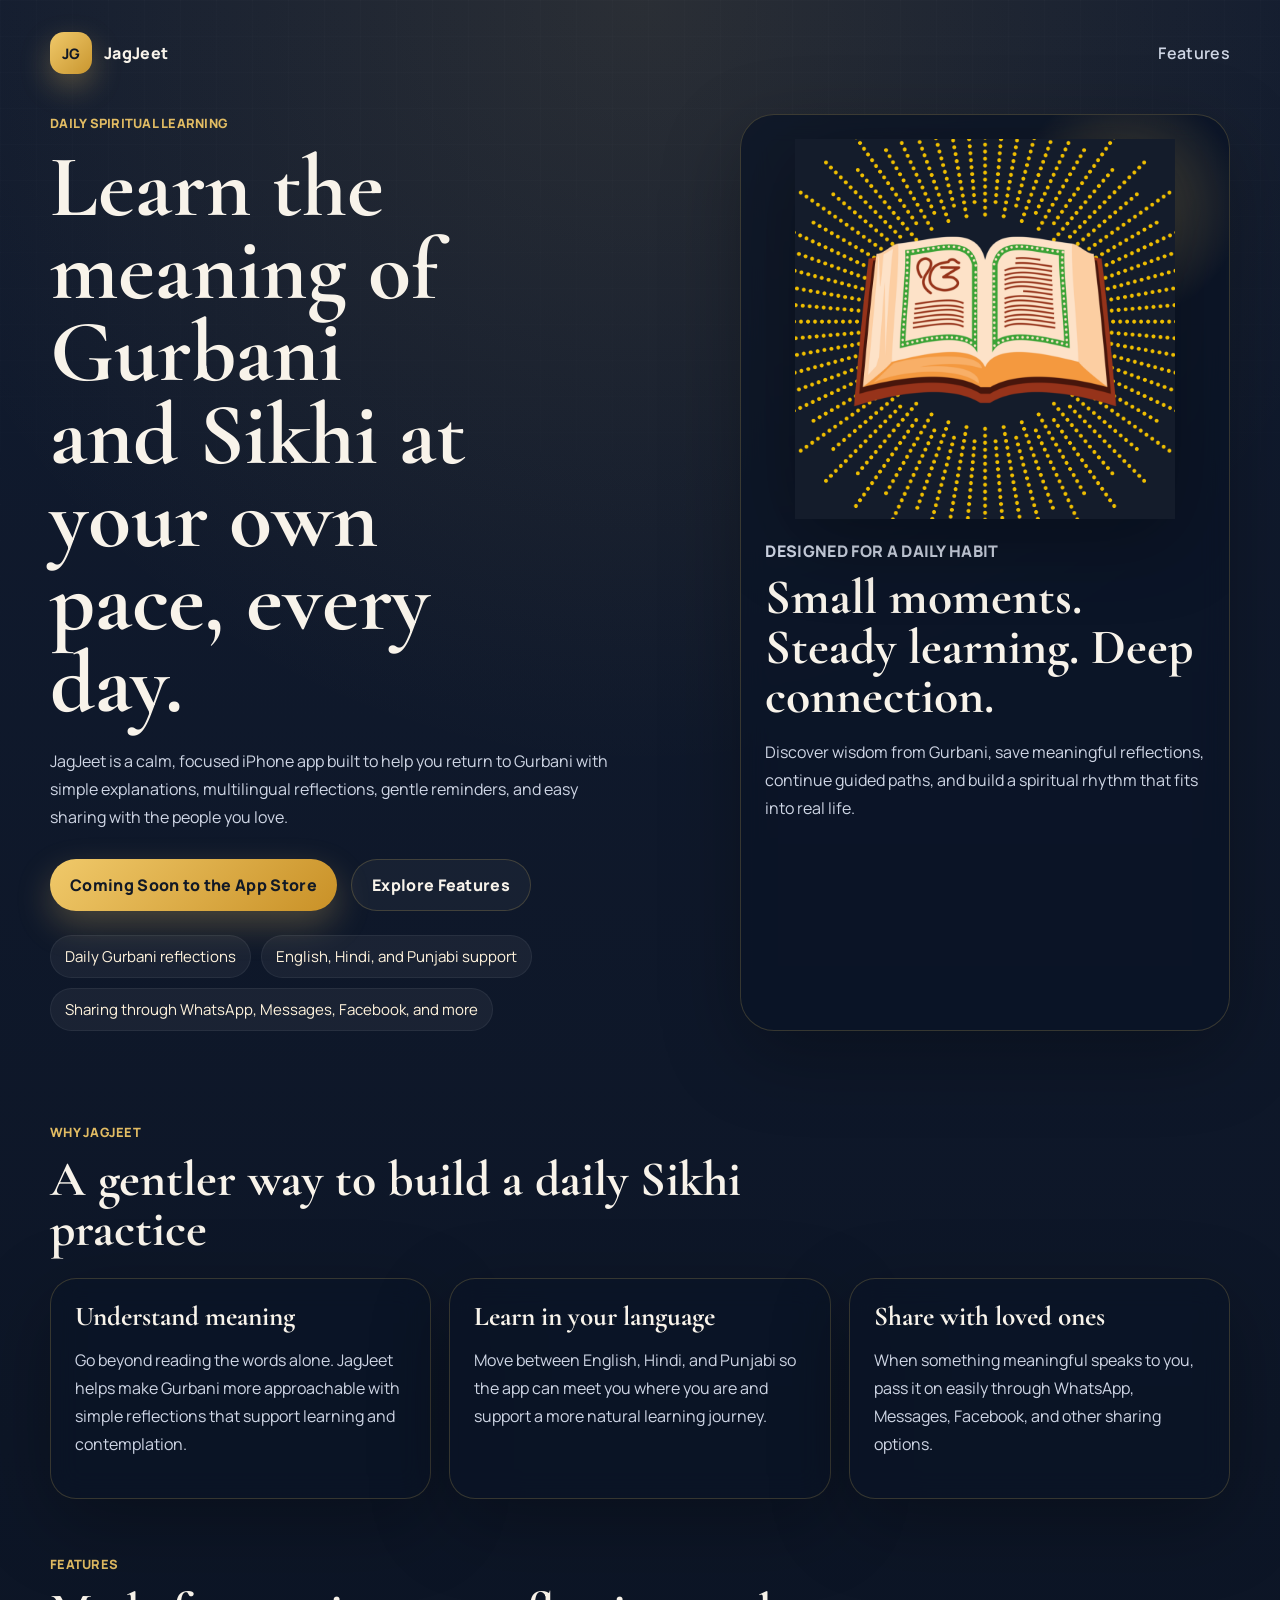
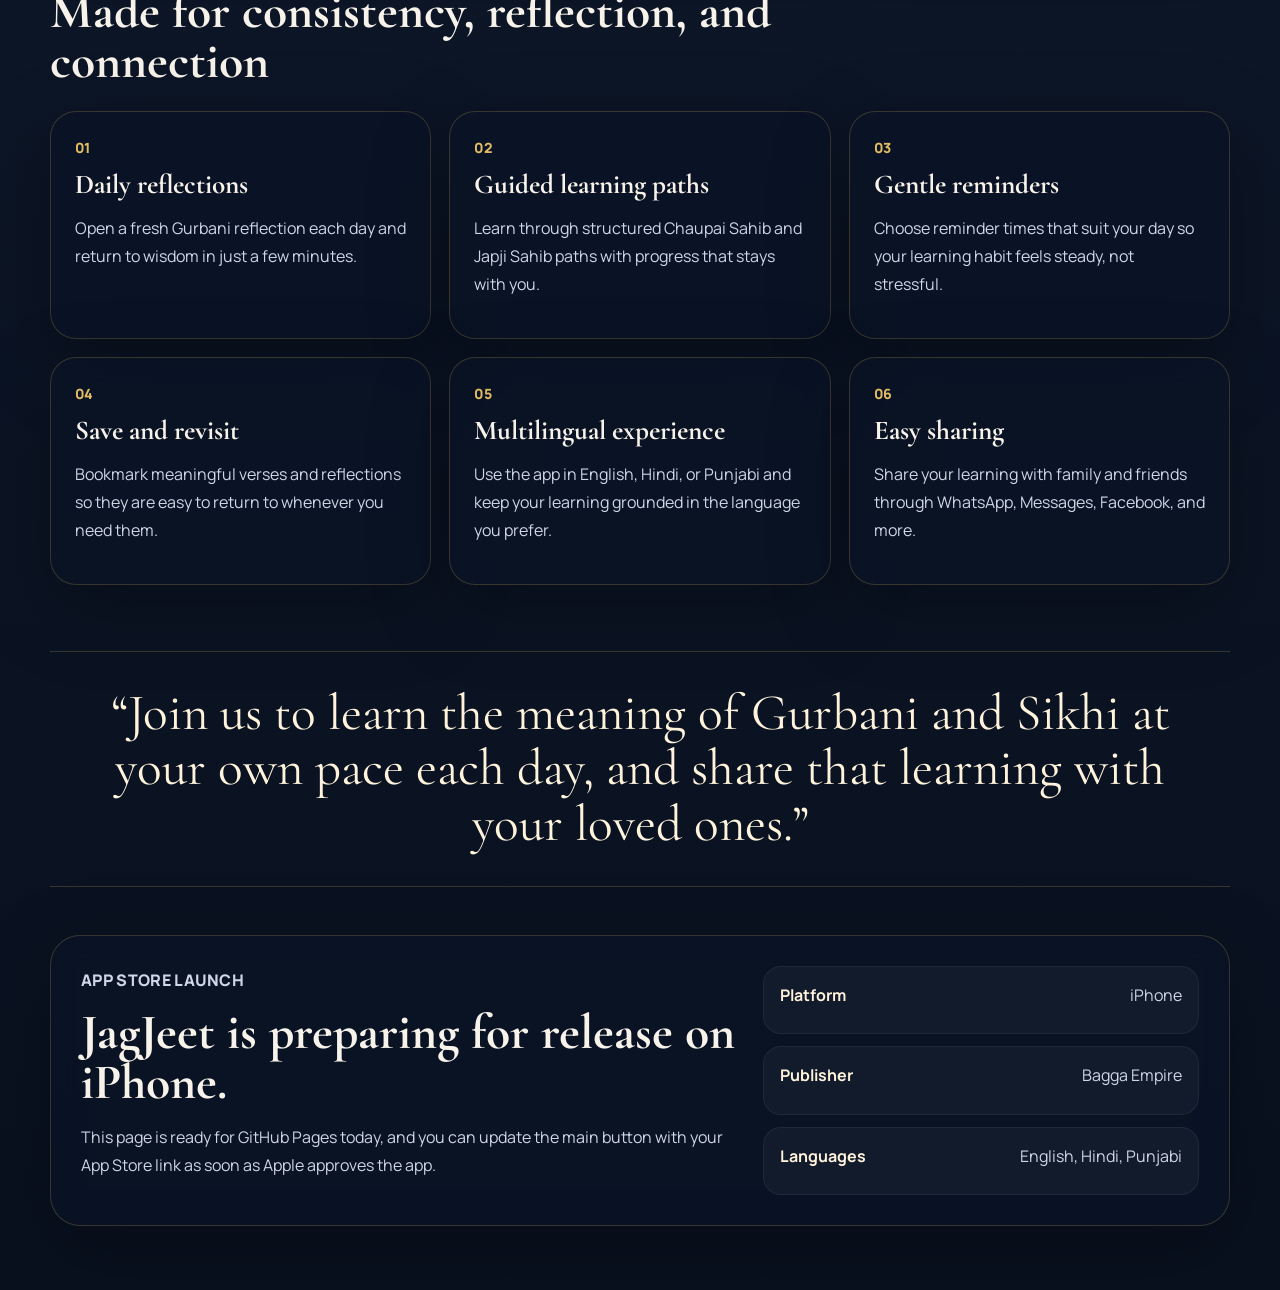
==== docs/index.html @ 73a025ee "Add JagJeet website" ====
<!DOCTYPE html>
<html lang="en">
<head>
  <meta charset="UTF-8">
  <meta name="viewport" content="width=device-width, initial-scale=1.0">
  <title>JagJeet | Learn Gurbani and Sikhi Daily</title>
  <meta
    name="description"
    content="JagJeet helps you learn the meaning of Gurbani and Sikhi at your own pace each day with reflections, reminders, multilingual support, and easy sharing."
  >
  <link rel="preconnect" href="https://fonts.googleapis.com">
  <link rel="preconnect" href="https://fonts.gstatic.com" crossorigin>
  <link
    href="https://fonts.googleapis.com/css2?family=Cormorant+Garamond:wght@500;600;700&family=Manrope:wght@400;500;600;700;800&display=swap"
    rel="stylesheet"
  >
  <link rel="stylesheet" href="./styles.css">
</head>
<body>
  <div class="page-shell">
    <header class="hero">
      <nav class="topbar">
        <div class="brand-lockup">
          <span class="brand-mark">JG</span>
          <span class="brand-name">JagJeet</span>
        </div>
        <a class="nav-link" href="#features">Features</a>
      </nav>

      <div class="hero-grid">
        <section class="hero-copy">
          <p class="eyebrow">Daily spiritual learning</p>
          <h1>Learn the meaning of Gurbani and Sikhi at your own pace, every day.</h1>
          <p class="hero-text">
            JagJeet is a calm, focused iPhone app built to help you return to Gurbani with
            simple explanations, multilingual reflections, gentle reminders, and easy sharing
            with the people you love.
          </p>

          <div class="hero-actions">
            <a class="button button-primary" href="#coming-soon">Coming Soon to the App Store</a>
            <a class="button button-secondary" href="#features">Explore Features</a>
          </div>

          <ul class="hero-points">
            <li>Daily Gurbani reflections</li>
            <li>English, Hindi, and Punjabi support</li>
            <li>Sharing through WhatsApp, Messages, Facebook, and more</li>
          </ul>
        </section>

        <section class="hero-card" aria-label="JagJeet app highlight">
          <div class="hero-card-glow"></div>
          <img
            class="hero-logo"
            src="./assets/jagjeet-mark.png"
            alt="JagJeet illustrated book logo"
          >
          <div class="hero-card-content">
            <p class="card-label">Designed for a daily habit</p>
            <h2>Small moments. Steady learning. Deep connection.</h2>
            <p>
              Discover wisdom from Gurbani, save meaningful reflections, continue guided paths,
              and build a spiritual rhythm that fits into real life.
            </p>
          </div>
        </section>
      </div>
    </header>

    <main>
      <section class="section section-story">
        <div class="section-heading">
          <p class="eyebrow">Why JagJeet</p>
          <h2>A gentler way to build a daily Sikhi practice</h2>
        </div>

        <div class="story-grid">
          <article class="story-card">
            <h3>Understand meaning</h3>
            <p>
              Go beyond reading the words alone. JagJeet helps make Gurbani more approachable
              with simple reflections that support learning and contemplation.
            </p>
          </article>

          <article class="story-card">
            <h3>Learn in your language</h3>
            <p>
              Move between English, Hindi, and Punjabi so the app can meet you where you are
              and support a more natural learning journey.
            </p>
          </article>

          <article class="story-card">
            <h3>Share with loved ones</h3>
            <p>
              When something meaningful speaks to you, pass it on easily through WhatsApp,
              Messages, Facebook, and other sharing options.
            </p>
          </article>
        </div>
      </section>

      <section class="section section-features" id="features">
        <div class="section-heading">
          <p class="eyebrow">Features</p>
          <h2>Made for consistency, reflection, and connection</h2>
        </div>

        <div class="feature-grid">
          <article class="feature-card">
            <span class="feature-number">01</span>
            <h3>Daily reflections</h3>
            <p>Open a fresh Gurbani reflection each day and return to wisdom in just a few minutes.</p>
          </article>

          <article class="feature-card">
            <span class="feature-number">02</span>
            <h3>Guided learning paths</h3>
            <p>Learn through structured Chaupai Sahib and Japji Sahib paths with progress that stays with you.</p>
          </article>

          <article class="feature-card">
            <span class="feature-number">03</span>
            <h3>Gentle reminders</h3>
            <p>Choose reminder times that suit your day so your learning habit feels steady, not stressful.</p>
          </article>

          <article class="feature-card">
            <span class="feature-number">04</span>
            <h3>Save and revisit</h3>
            <p>Bookmark meaningful verses and reflections so they are easy to return to whenever you need them.</p>
          </article>

          <article class="feature-card">
            <span class="feature-number">05</span>
            <h3>Multilingual experience</h3>
            <p>Use the app in English, Hindi, or Punjabi and keep your learning grounded in the language you prefer.</p>
          </article>

          <article class="feature-card">
            <span class="feature-number">06</span>
            <h3>Easy sharing</h3>
            <p>Share your learning with family and friends through WhatsApp, Messages, Facebook, and more.</p>
          </article>
        </div>
      </section>

      <section class="section section-quote">
        <blockquote>
          “Join us to learn the meaning of Gurbani and Sikhi at your own pace each day, and share
          that learning with your loved ones.”
        </blockquote>
      </section>

      <section class="section section-cta" id="coming-soon">
        <div class="cta-panel">
          <div>
            <p class="eyebrow">App Store launch</p>
            <h2>JagJeet is preparing for release on iPhone.</h2>
            <p>
              This page is ready for GitHub Pages today, and you can update the main button with
              your App Store link as soon as Apple approves the app.
            </p>
          </div>

          <div class="cta-meta">
            <p><strong>Platform</strong><span>iPhone</span></p>
            <p><strong>Publisher</strong><span>Bagga Empire</span></p>
            <p><strong>Languages</strong><span>English, Hindi, Punjabi</span></p>
          </div>
        </div>
      </section>
    </main>
  </div>
</body>
</html>
---- docs/styles.css ----
:root {
  --bg: #0f1728;
  --bg-soft: #18233a;
  --panel: rgba(10, 20, 38, 0.72);
  --panel-strong: #14213a;
  --line: rgba(255, 214, 102, 0.18);
  --gold: #e2bc63;
  --gold-strong: #f0c96a;
  --cream: #fff3dc;
  --text: #f8f3ea;
  --muted: #cfd6e5;
  --shadow: 0 24px 80px rgba(0, 0, 0, 0.28);
}

* {
  box-sizing: border-box;
}

html {
  scroll-behavior: smooth;
}

body {
  margin: 0;
  font-family: "Manrope", sans-serif;
  color: var(--text);
  background:
    radial-gradient(circle at top, rgba(226, 188, 99, 0.12), transparent 26%),
    linear-gradient(180deg, #111b2f 0%, #09111f 100%);
}

body::before {
  content: "";
  position: fixed;
  inset: 0;
  pointer-events: none;
  background-image:
    linear-gradient(rgba(255, 255, 255, 0.025) 1px, transparent 1px),
    linear-gradient(90deg, rgba(255, 255, 255, 0.025) 1px, transparent 1px);
  background-size: 36px 36px;
  mask-image: linear-gradient(180deg, rgba(0, 0, 0, 0.55), transparent 92%);
}

.page-shell {
  width: min(1180px, calc(100% - 32px));
  margin: 0 auto;
  padding: 24px 0 64px;
}

.topbar {
  display: flex;
  align-items: center;
  justify-content: space-between;
  gap: 16px;
  margin-bottom: 40px;
}

.brand-lockup {
  display: inline-flex;
  align-items: center;
  gap: 12px;
}

.brand-mark {
  width: 42px;
  height: 42px;
  display: inline-flex;
  align-items: center;
  justify-content: center;
  border-radius: 14px;
  font-size: 0.9rem;
  font-weight: 800;
  color: #101827;
  background: linear-gradient(135deg, var(--gold-strong), #c9962f);
  box-shadow: 0 12px 30px rgba(226, 188, 99, 0.32);
}

.brand-name,
.nav-link,
.button,
.feature-number,
.card-label,
.eyebrow {
  letter-spacing: 0.02em;
}

.brand-name {
  font-weight: 800;
  font-size: 1rem;
}

.nav-link {
  color: var(--muted);
  text-decoration: none;
  font-weight: 600;
}

.hero {
  padding: 8px 0 36px;
}

.hero-grid {
  display: grid;
  grid-template-columns: 1.15fr 0.85fr;
  gap: 28px;
  align-items: center;
}

.eyebrow {
  color: var(--gold);
  text-transform: uppercase;
  font-weight: 800;
  font-size: 0.8rem;
  margin: 0 0 14px;
}

h1,
h2,
h3,
blockquote {
  font-family: "Cormorant Garamond", serif;
  margin: 0;
}

h1 {
  font-size: clamp(3rem, 7vw, 5.5rem);
  line-height: 0.94;
  max-width: 10ch;
}

h2 {
  font-size: clamp(2rem, 4vw, 3.1rem);
  line-height: 1;
}

h3 {
  font-size: 1.7rem;
  line-height: 1;
  margin-bottom: 10px;
}

.hero-text,
.story-card p,
.feature-card p,
.cta-panel p,
.hero-card-content p {
  color: var(--muted);
  line-height: 1.75;
  font-size: 1rem;
}

.hero-text {
  max-width: 58ch;
  margin: 22px 0 28px;
}

.hero-actions {
  display: flex;
  flex-wrap: wrap;
  gap: 14px;
  margin-bottom: 24px;
}

.button {
  display: inline-flex;
  align-items: center;
  justify-content: center;
  padding: 14px 20px;
  border-radius: 999px;
  text-decoration: none;
  font-weight: 800;
  transition: transform 180ms ease, box-shadow 180ms ease, border-color 180ms ease;
}

.button:hover {
  transform: translateY(-1px);
}

.button-primary {
  color: #121926;
  background: linear-gradient(135deg, var(--gold-strong), #c99127);
  box-shadow: 0 14px 34px rgba(226, 188, 99, 0.28);
}

.button-secondary {
  color: var(--text);
  border: 1px solid var(--line);
  background: rgba(255, 255, 255, 0.04);
}

.hero-points {
  list-style: none;
  padding: 0;
  margin: 0;
  display: flex;
  flex-wrap: wrap;
  gap: 10px;
}

.hero-points li {
  padding: 10px 14px;
  border-radius: 999px;
  background: rgba(255, 255, 255, 0.05);
  border: 1px solid rgba(255, 255, 255, 0.06);
  color: var(--cream);
  font-size: 0.94rem;
}

.hero-card,
.story-card,
.feature-card,
.cta-panel {
  position: relative;
  overflow: hidden;
  border: 1px solid var(--line);
  background: var(--panel);
  box-shadow: var(--shadow);
  backdrop-filter: blur(14px);
}

.hero-card {
  border-radius: 34px;
  padding: 24px;
  min-height: 100%;
}

.hero-card-glow {
  position: absolute;
  width: 240px;
  height: 240px;
  border-radius: 50%;
  background: radial-gradient(circle, rgba(226, 188, 99, 0.3), transparent 68%);
  top: -32px;
  right: -18px;
}

.hero-logo {
  width: min(100%, 380px);
  display: block;
  margin: 0 auto 18px;
  filter: drop-shadow(0 18px 40px rgba(0, 0, 0, 0.32));
}

.card-label {
  text-transform: uppercase;
  color: var(--gold);
  font-weight: 800;
  font-size: 0.76rem;
  margin-bottom: 8px;
}

.hero-card-content h2 {
  margin-bottom: 12px;
}

.section {
  padding: 56px 0 0;
}

.section-heading {
  max-width: 760px;
  margin-bottom: 24px;
}

.story-grid,
.feature-grid {
  display: grid;
  gap: 18px;
}

.story-grid {
  grid-template-columns: repeat(3, minmax(0, 1fr));
}

.feature-grid {
  grid-template-columns: repeat(3, minmax(0, 1fr));
}

.story-card,
.feature-card {
  border-radius: 26px;
  padding: 24px;
}

.feature-number {
  display: inline-block;
  margin-bottom: 14px;
  color: var(--gold);
  font-weight: 800;
  font-size: 0.88rem;
}

.section-quote {
  padding-top: 66px;
}

blockquote {
  margin: 0;
  padding: 34px 28px;
  border-top: 1px solid var(--line);
  border-bottom: 1px solid var(--line);
  text-align: center;
  color: var(--cream);
  font-size: clamp(2rem, 4vw, 3.2rem);
  line-height: 1.08;
}

.section-cta {
  padding-top: 48px;
}

.cta-panel {
  display: grid;
  grid-template-columns: 1.2fr 0.8fr;
  gap: 28px;
  border-radius: 30px;
  padding: 30px;
}

.cta-meta {
  display: grid;
  gap: 12px;
}

.cta-meta p {
  display: flex;
  justify-content: space-between;
  gap: 12px;
  margin: 0;
  padding: 14px 16px;
  border-radius: 18px;
  background: rgba(255, 255, 255, 0.04);
  border: 1px solid rgba(255, 255, 255, 0.06);
}

.cta-meta strong {
  color: var(--cream);
}

.cta-meta span {
  color: var(--muted);
  text-align: right;
}

@media (max-width: 980px) {
  .hero-grid,
  .story-grid,
  .feature-grid,
  .cta-panel {
    grid-template-columns: 1fr;
  }

  h1 {
    max-width: 12ch;
  }
}

@media (max-width: 640px) {
  .page-shell {
    width: min(100% - 20px, 1180px);
    padding-top: 18px;
  }

  .topbar {
    margin-bottom: 24px;
  }

  .brand-mark {
    width: 38px;
    height: 38px;
  }

  h1 {
    font-size: 2.8rem;
    max-width: none;
  }

  .hero-card,
  .story-card,
  .feature-card,
  .cta-panel {
    border-radius: 22px;
  }

  .hero-card,
  .story-card,
  .feature-card,
  .cta-panel {
    padding: 20px;
  }

  blockquote {
    padding: 26px 12px;
  }

  .hero-points {
    gap: 8px;
  }

  .hero-points li {
    width: 100%;
    text-align: center;
  }
}
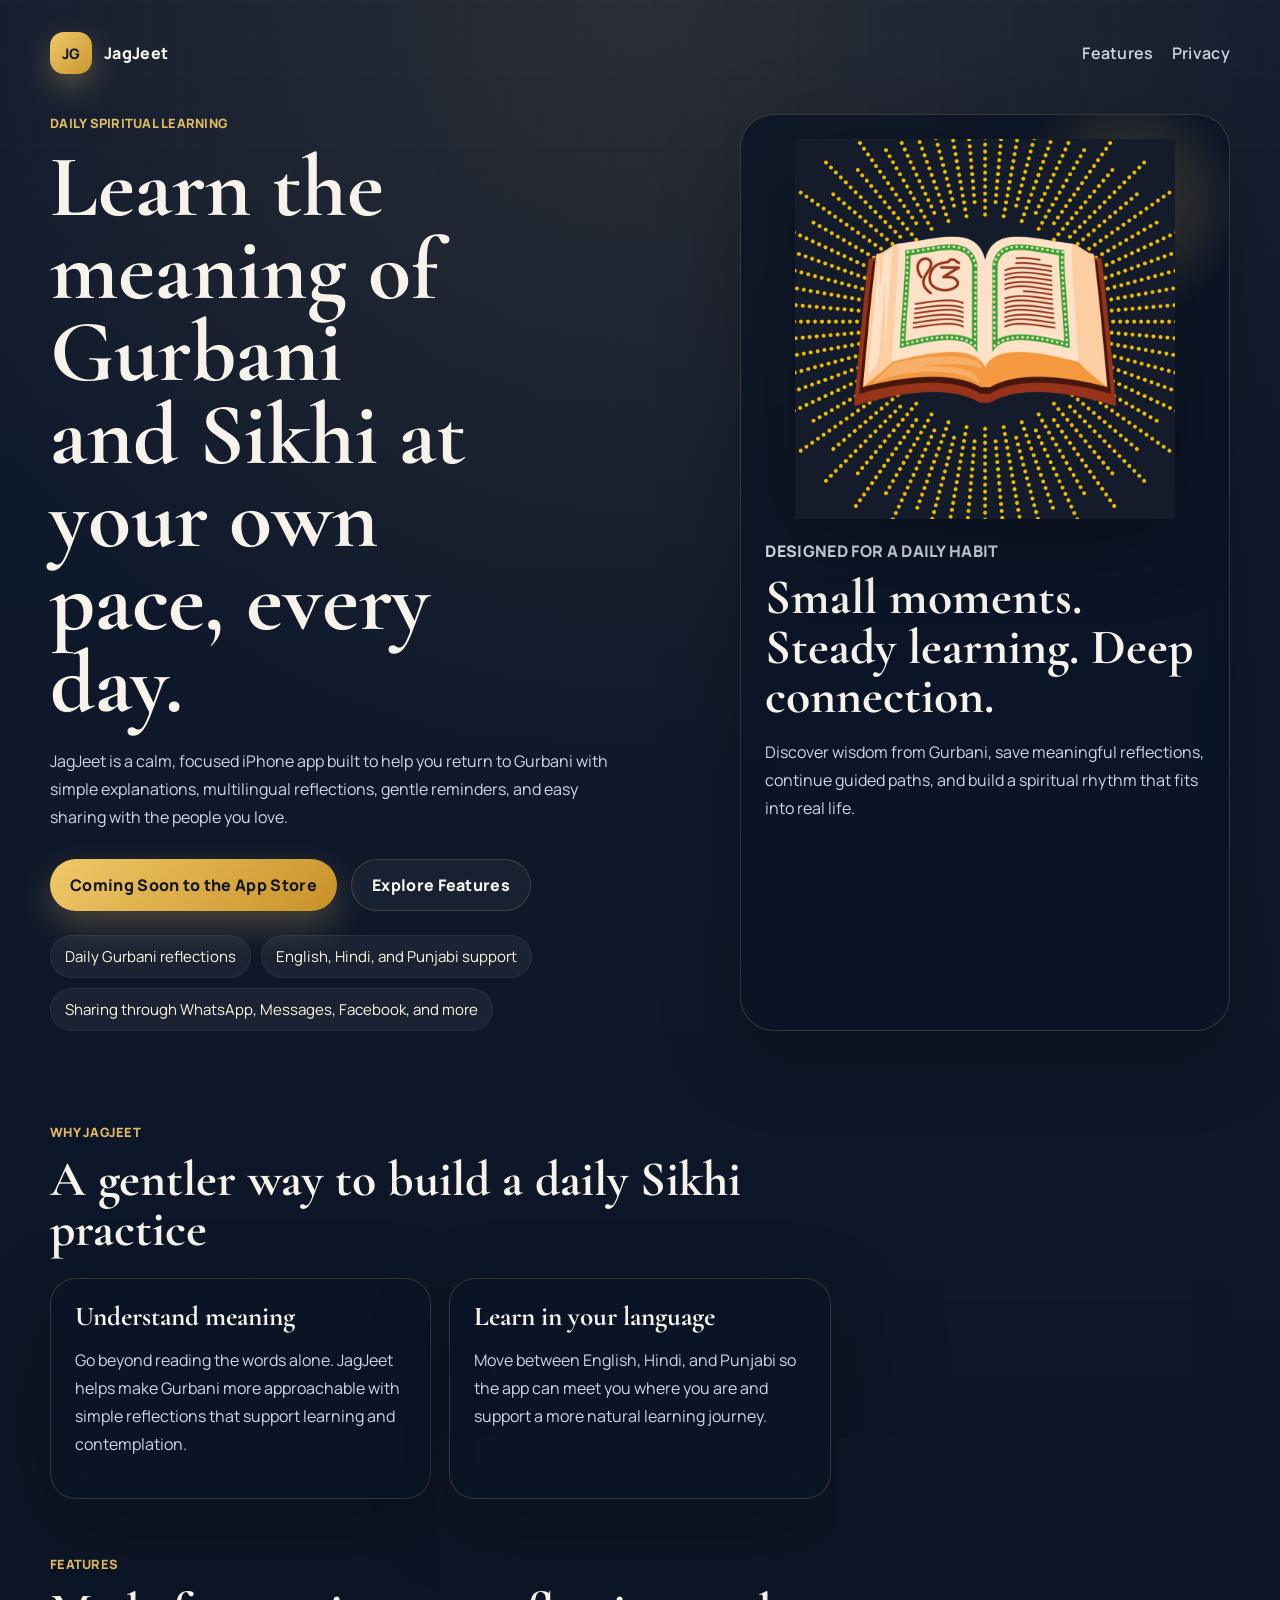
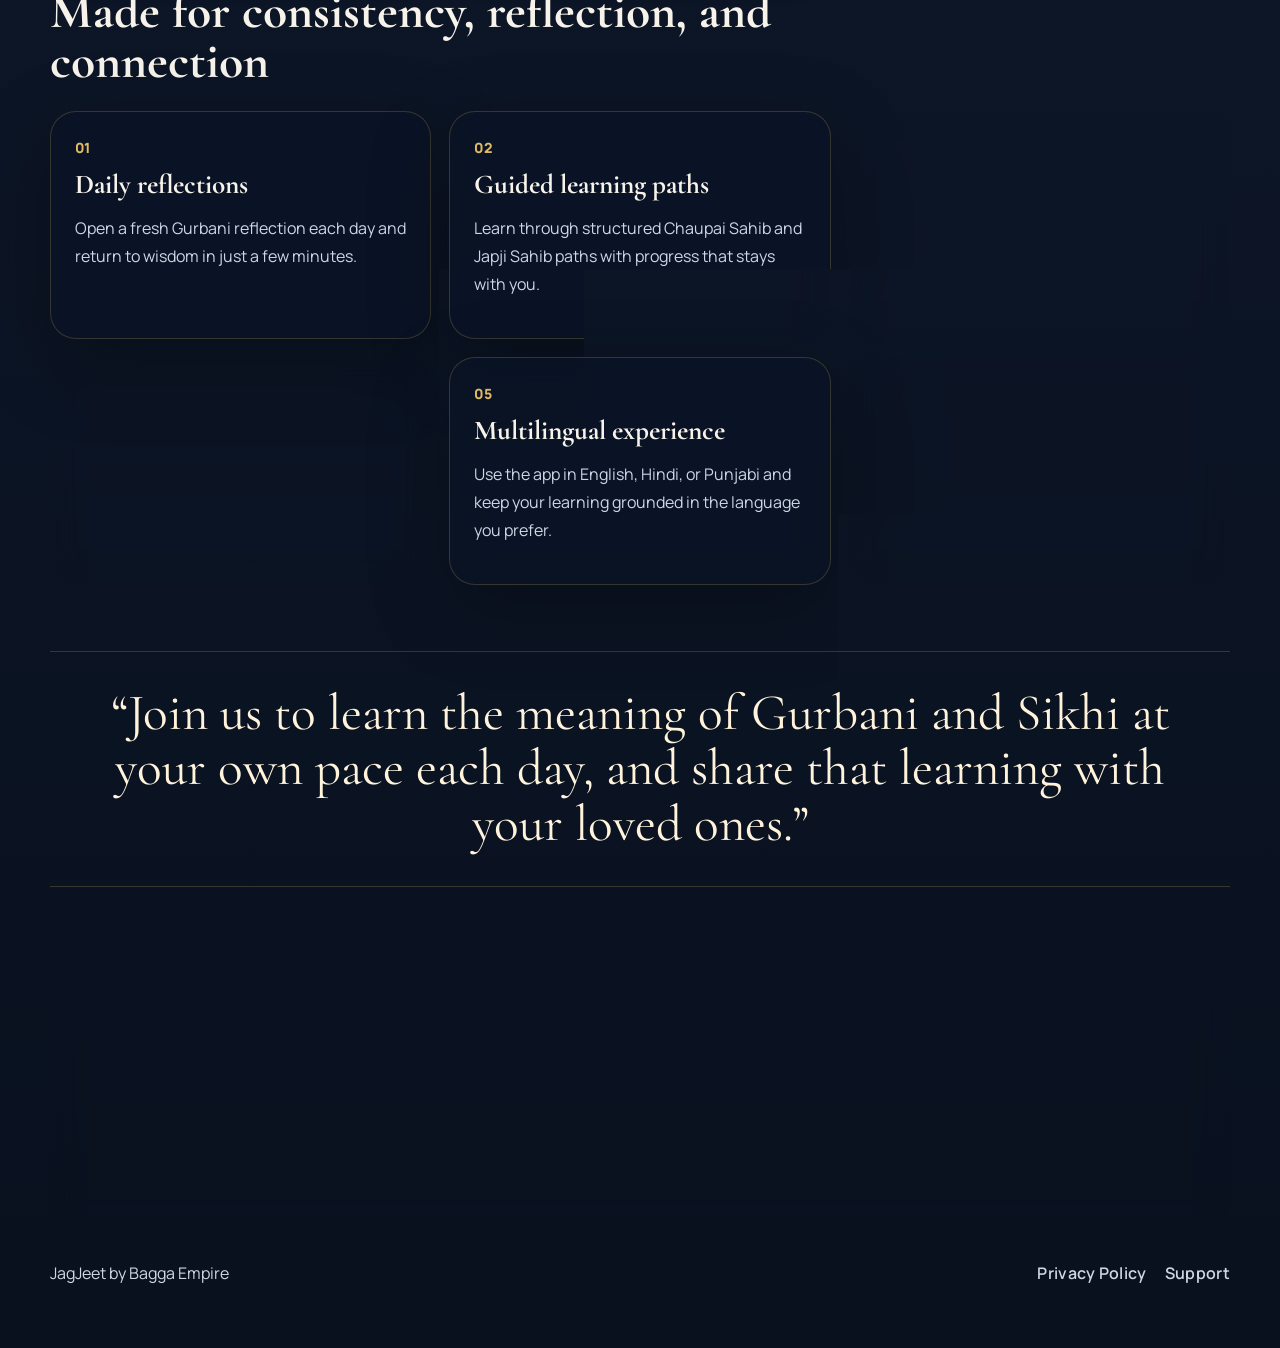
==== commit 7775da45: "Update privacy page and nav" ====
--- a/docs/index.html
+++ b/docs/index.html
@@ -24,7 +24,10 @@
           <span class="brand-mark">JG</span>
           <span class="brand-name">JagJeet</span>
         </div>
-        <a class="nav-link" href="#features">Features</a>
+        <div class="topbar-links">
+          <a class="nav-link" href="#features">Features</a>
+          <a class="nav-link" href="./privacy.html">Privacy</a>
+        </div>
       </nav>
 
       <div class="hero-grid">
@@ -173,6 +176,14 @@
         </div>
       </section>
     </main>
+
+    <footer class="site-footer">
+      <p>JagJeet by Bagga Empire</p>
+      <div class="footer-links">
+        <a class="nav-link" href="./privacy.html">Privacy Policy</a>
+        <a class="nav-link" href="https://forms.office.com/r/9g6QfCYMZU">Support</a>
+      </div>
+    </footer>
   </div>
 </body>
 </html>
--- a/docs/styles.css
+++ b/docs/styles.css
@@ -55,6 +55,13 @@
   margin-bottom: 40px;
 }
 
+.topbar-links,
+.footer-links {
+  display: flex;
+  align-items: center;
+  gap: 18px;
+}
+
 .brand-lockup {
   display: inline-flex;
   align-items: center;
@@ -97,6 +104,10 @@
 
 .hero {
   padding: 8px 0 36px;
+}
+
+.hero-compact {
+  padding-bottom: 8px;
 }
 
 .hero-grid {
@@ -342,6 +353,53 @@
   text-align: right;
 }
 
+.policy-hero {
+  max-width: 760px;
+}
+
+.policy-card {
+  border: 1px solid var(--line);
+  background: var(--panel);
+  box-shadow: var(--shadow);
+  backdrop-filter: blur(14px);
+  border-radius: 30px;
+  padding: 32px;
+}
+
+.policy-card h2 {
+  margin-top: 28px;
+  margin-bottom: 10px;
+}
+
+.policy-card p,
+.policy-card li {
+  color: var(--muted);
+  line-height: 1.8;
+  font-size: 1rem;
+}
+
+.policy-list {
+  margin: 0;
+  padding-left: 22px;
+}
+
+.inline-link {
+  color: var(--gold-strong);
+}
+
+.site-footer {
+  display: flex;
+  align-items: center;
+  justify-content: space-between;
+  gap: 16px;
+  padding-top: 36px;
+  color: var(--muted);
+}
+
+.site-footer p {
+  margin: 0;
+}
+
 @media (max-width: 980px) {
   .hero-grid,
   .story-grid,
@@ -365,6 +423,14 @@
     margin-bottom: 24px;
   }
 
+  .topbar,
+  .site-footer,
+  .topbar-links,
+  .footer-links {
+    flex-direction: column;
+    align-items: flex-start;
+  }
+
   .brand-mark {
     width: 38px;
     height: 38px;
@@ -378,14 +444,16 @@
   .hero-card,
   .story-card,
   .feature-card,
-  .cta-panel {
+  .cta-panel,
+  .policy-card {
     border-radius: 22px;
   }
 
   .hero-card,
   .story-card,
   .feature-card,
-  .cta-panel {
+  .cta-panel,
+  .policy-card {
     padding: 20px;
   }
 
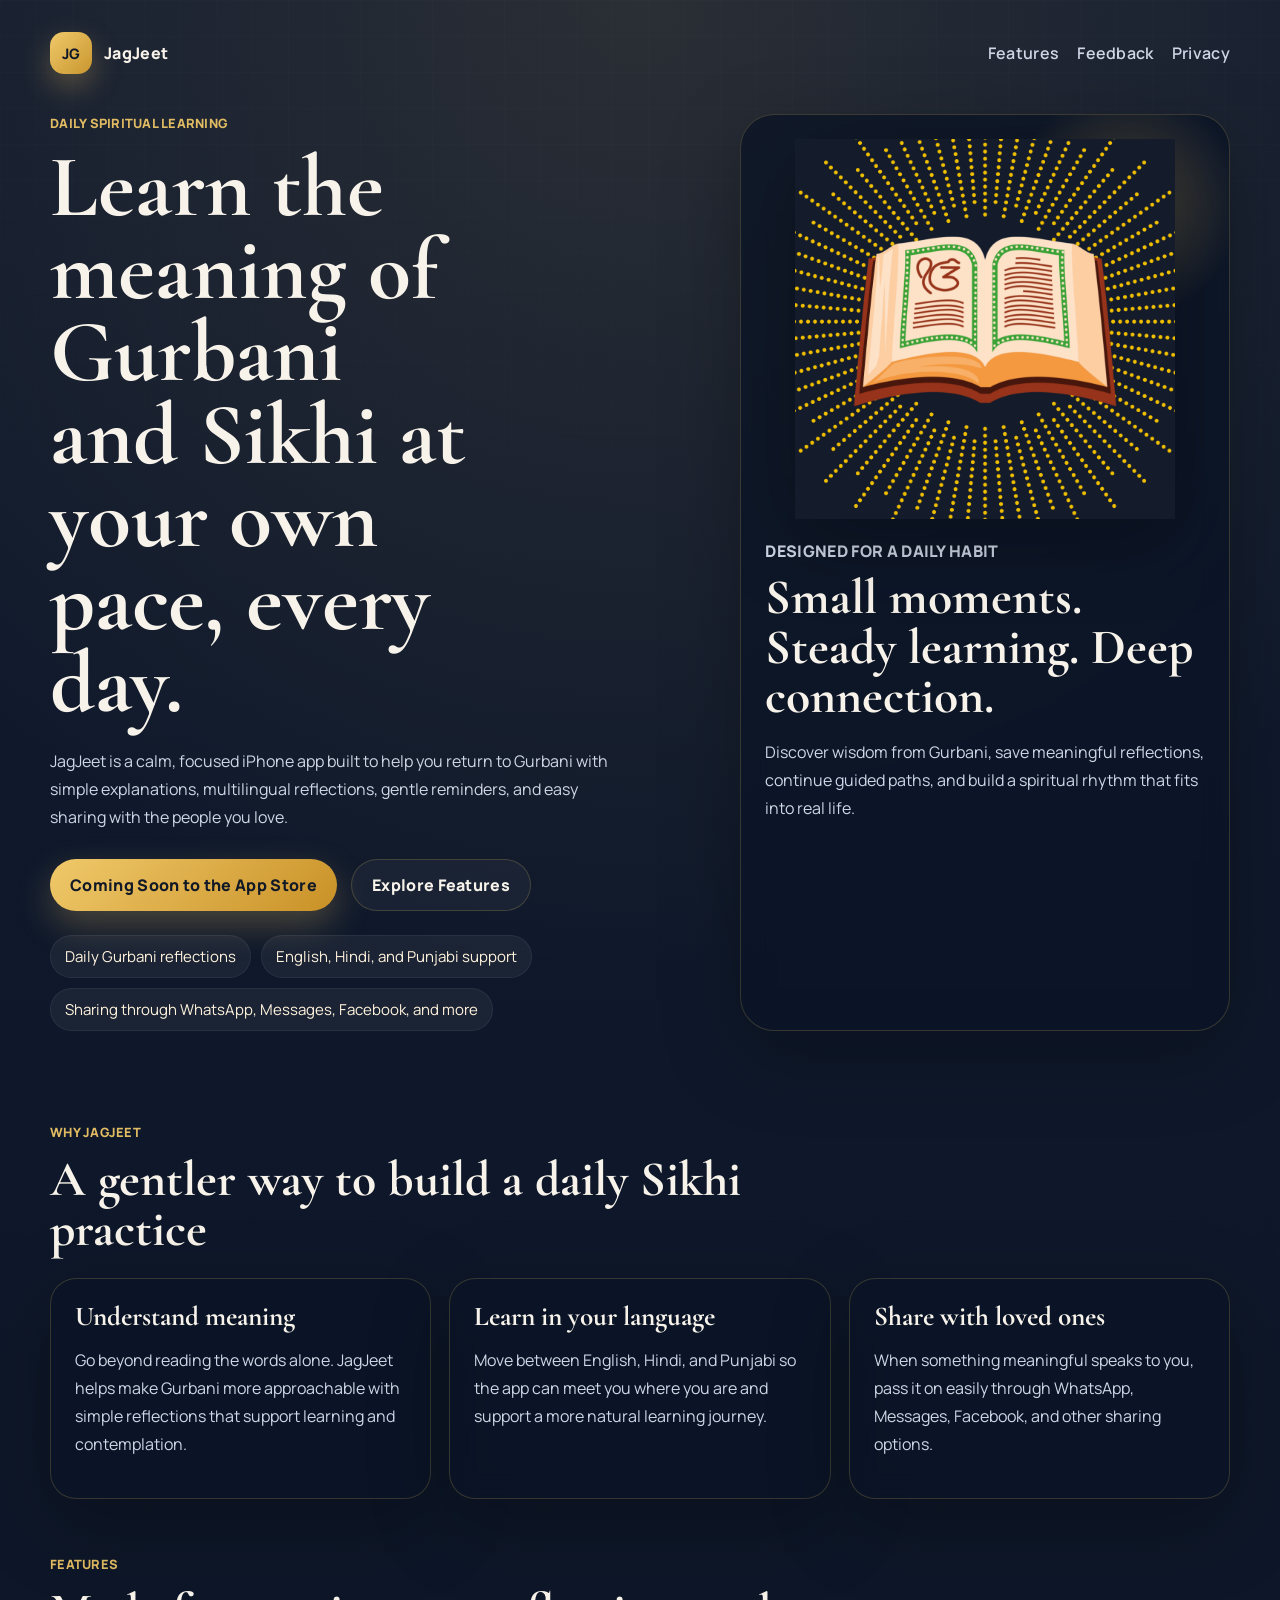
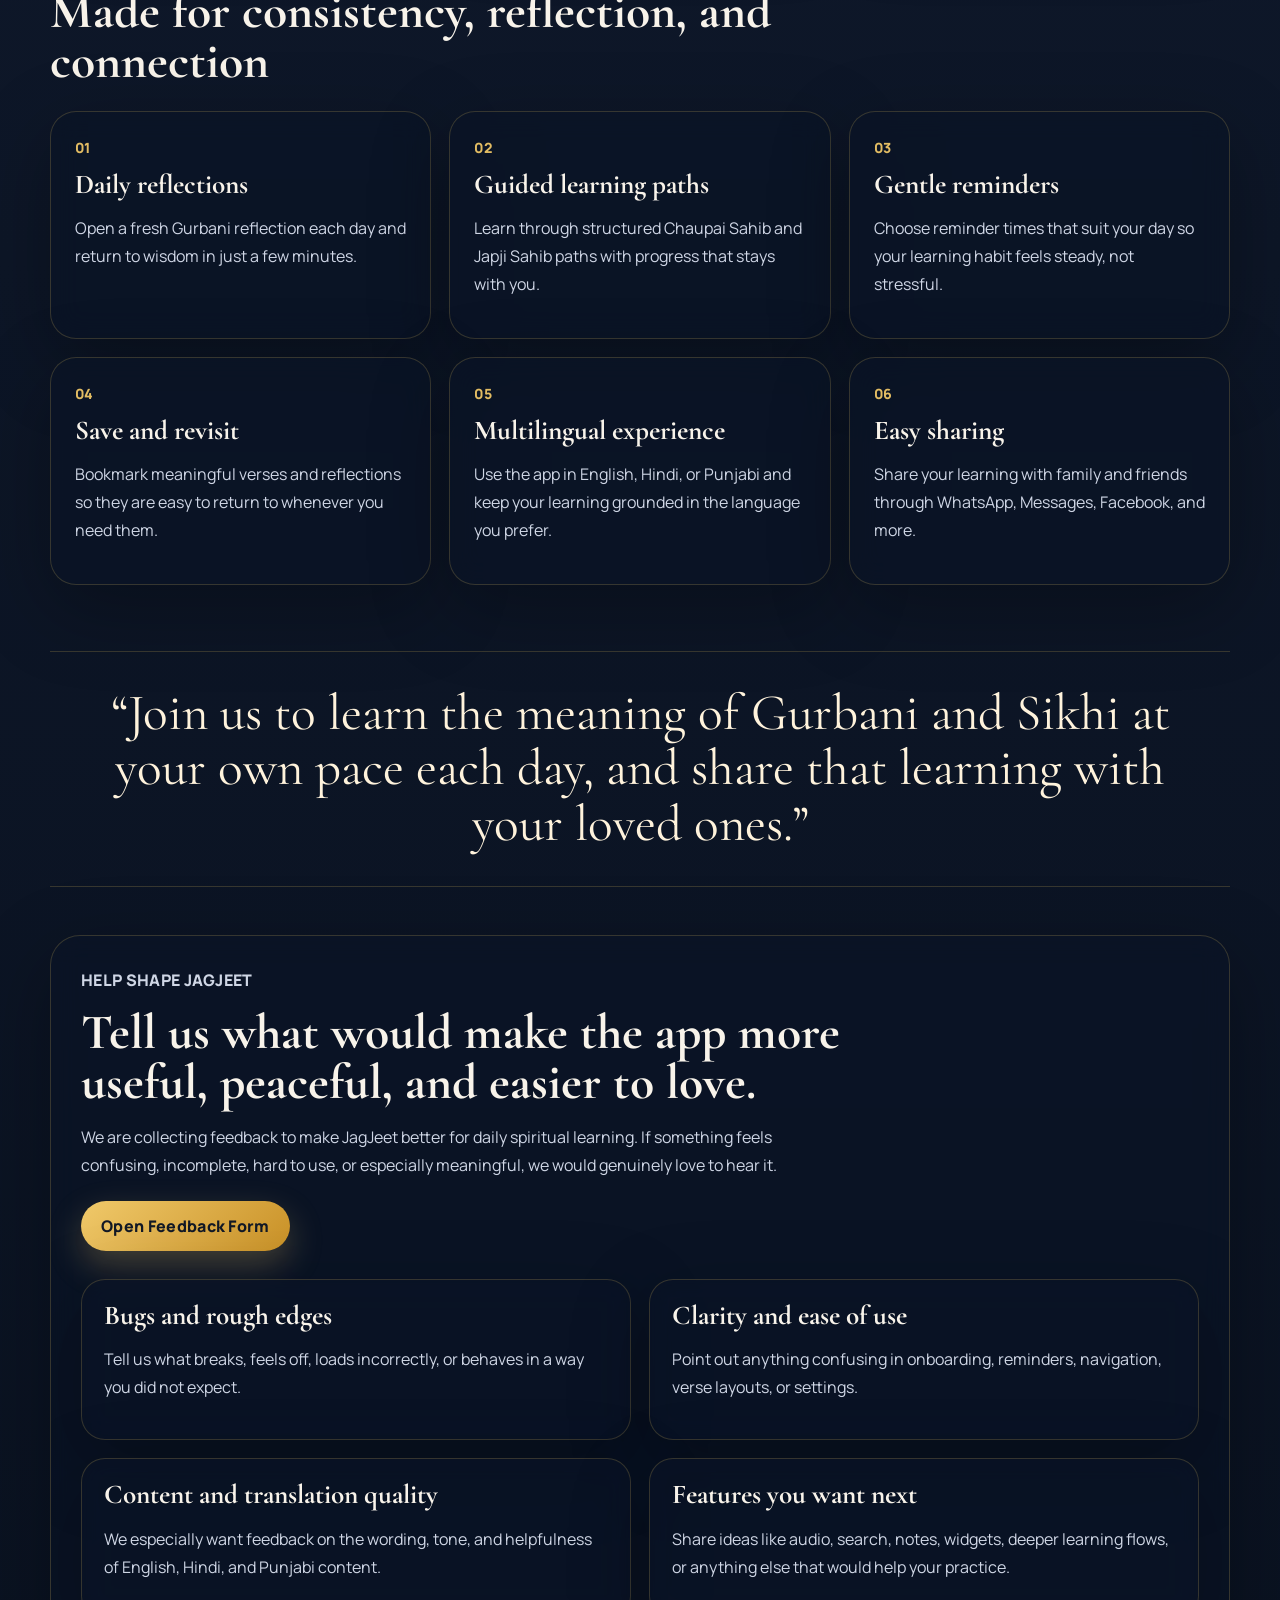
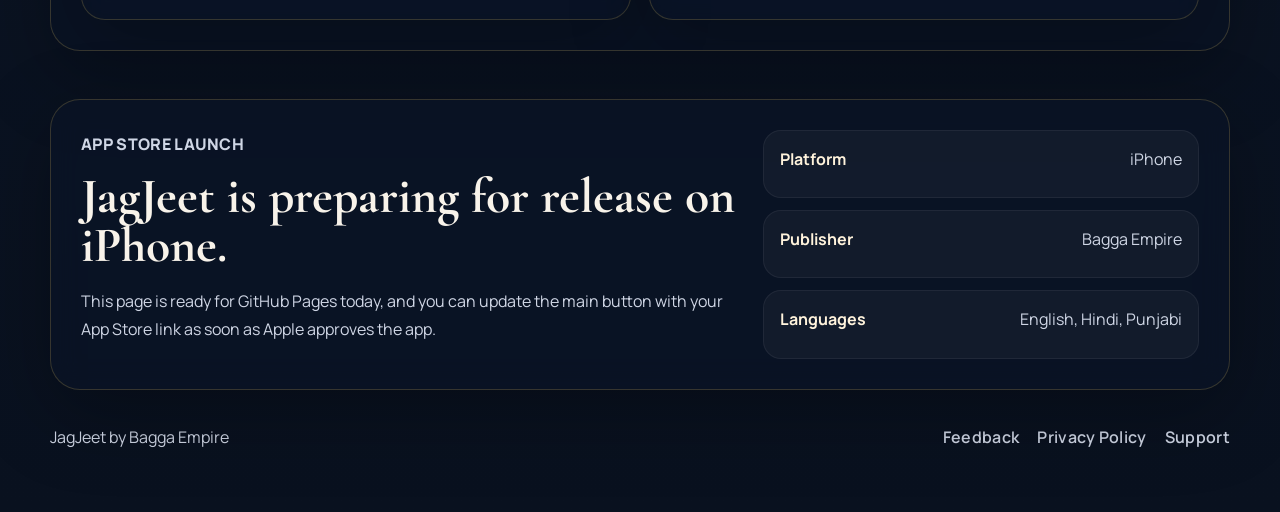
==== commit cb61df56: "Add feedback section and nav link" ====
--- a/docs/index.html
+++ b/docs/index.html
@@ -26,6 +26,7 @@
         </div>
         <div class="topbar-links">
           <a class="nav-link" href="#features">Features</a>
+          <a class="nav-link" href="#feedback">Feedback</a>
           <a class="nav-link" href="./privacy.html">Privacy</a>
         </div>
       </nav>
@@ -157,6 +158,53 @@
         </blockquote>
       </section>
 
+      <section class="section section-feedback" id="feedback">
+        <div class="feedback-panel">
+          <div class="feedback-copy">
+            <p class="eyebrow">Help Shape JagJeet</p>
+            <h2>Tell us what would make the app more useful, peaceful, and easier to love.</h2>
+            <p>
+              We are collecting feedback to make JagJeet better for daily spiritual learning.
+              If something feels confusing, incomplete, hard to use, or especially meaningful,
+              we would genuinely love to hear it.
+            </p>
+
+            <div class="feedback-actions">
+              <a
+                class="button button-primary"
+                href="https://forms.office.com/pages/responsepage.aspx?id=DQSIkWdsW0yxEjajBLZtrQAAAAAAAAAAAANAAqSK3plUMU1BT001VVI2NjBETTJaSkhJVENGNjZTMC4u&route=shorturl"
+                target="_blank"
+                rel="noreferrer"
+              >
+                Open Feedback Form
+              </a>
+            </div>
+          </div>
+
+          <div class="feedback-grid">
+            <article class="feedback-card">
+              <h3>Bugs and rough edges</h3>
+              <p>Tell us what breaks, feels off, loads incorrectly, or behaves in a way you did not expect.</p>
+            </article>
+
+            <article class="feedback-card">
+              <h3>Clarity and ease of use</h3>
+              <p>Point out anything confusing in onboarding, reminders, navigation, verse layouts, or settings.</p>
+            </article>
+
+            <article class="feedback-card">
+              <h3>Content and translation quality</h3>
+              <p>We especially want feedback on the wording, tone, and helpfulness of English, Hindi, and Punjabi content.</p>
+            </article>
+
+            <article class="feedback-card">
+              <h3>Features you want next</h3>
+              <p>Share ideas like audio, search, notes, widgets, deeper learning flows, or anything else that would help your practice.</p>
+            </article>
+          </div>
+        </div>
+      </section>
+
       <section class="section section-cta" id="coming-soon">
         <div class="cta-panel">
           <div>
@@ -180,6 +228,14 @@
     <footer class="site-footer">
       <p>JagJeet by Bagga Empire</p>
       <div class="footer-links">
+        <a
+          class="nav-link"
+          href="https://forms.office.com/pages/responsepage.aspx?id=DQSIkWdsW0yxEjajBLZtrQAAAAAAAAAAAANAAqSK3plUMU1BT001VVI2NjBETTJaSkhJVENGNjZTMC4u&route=shorturl"
+          target="_blank"
+          rel="noreferrer"
+        >
+          Feedback
+        </a>
         <a class="nav-link" href="./privacy.html">Privacy Policy</a>
         <a class="nav-link" href="https://forms.office.com/r/9g6QfCYMZU">Support</a>
       </div>
--- a/docs/styles.css
+++ b/docs/styles.css
@@ -154,6 +154,8 @@
 .story-card p,
 .feature-card p,
 .cta-panel p,
+.feedback-panel p,
+.feedback-card p,
 .hero-card-content p {
   color: var(--muted);
   line-height: 1.75;
@@ -220,7 +222,9 @@
 .hero-card,
 .story-card,
 .feature-card,
-.cta-panel {
+.cta-panel,
+.feedback-panel,
+.feedback-card {
   position: relative;
   overflow: hidden;
   border: 1px solid var(--line);
@@ -279,6 +283,12 @@
   gap: 18px;
 }
 
+.feedback-grid {
+  display: grid;
+  grid-template-columns: repeat(2, minmax(0, 1fr));
+  gap: 18px;
+}
+
 .story-grid {
   grid-template-columns: repeat(3, minmax(0, 1fr));
 }
@@ -320,6 +330,34 @@
   padding-top: 48px;
 }
 
+.section-feedback {
+  padding-top: 48px;
+}
+
+.feedback-panel {
+  display: grid;
+  gap: 28px;
+  border-radius: 30px;
+  padding: 30px;
+}
+
+.feedback-copy {
+  max-width: 760px;
+}
+
+.feedback-actions {
+  margin-top: 22px;
+}
+
+.feedback-card {
+  border-radius: 24px;
+  padding: 22px;
+}
+
+.feedback-card h3 {
+  margin-bottom: 12px;
+}
+
 .cta-panel {
   display: grid;
   grid-template-columns: 1.2fr 0.8fr;
@@ -404,6 +442,7 @@
   .hero-grid,
   .story-grid,
   .feature-grid,
+  .feedback-grid,
   .cta-panel {
     grid-template-columns: 1fr;
   }
@@ -445,7 +484,9 @@
   .story-card,
   .feature-card,
   .cta-panel,
-  .policy-card {
+  .policy-card,
+  .feedback-panel,
+  .feedback-card {
     border-radius: 22px;
   }
 
@@ -453,7 +494,9 @@
   .story-card,
   .feature-card,
   .cta-panel,
-  .policy-card {
+  .policy-card,
+  .feedback-panel,
+  .feedback-card {
     padding: 20px;
   }
 
